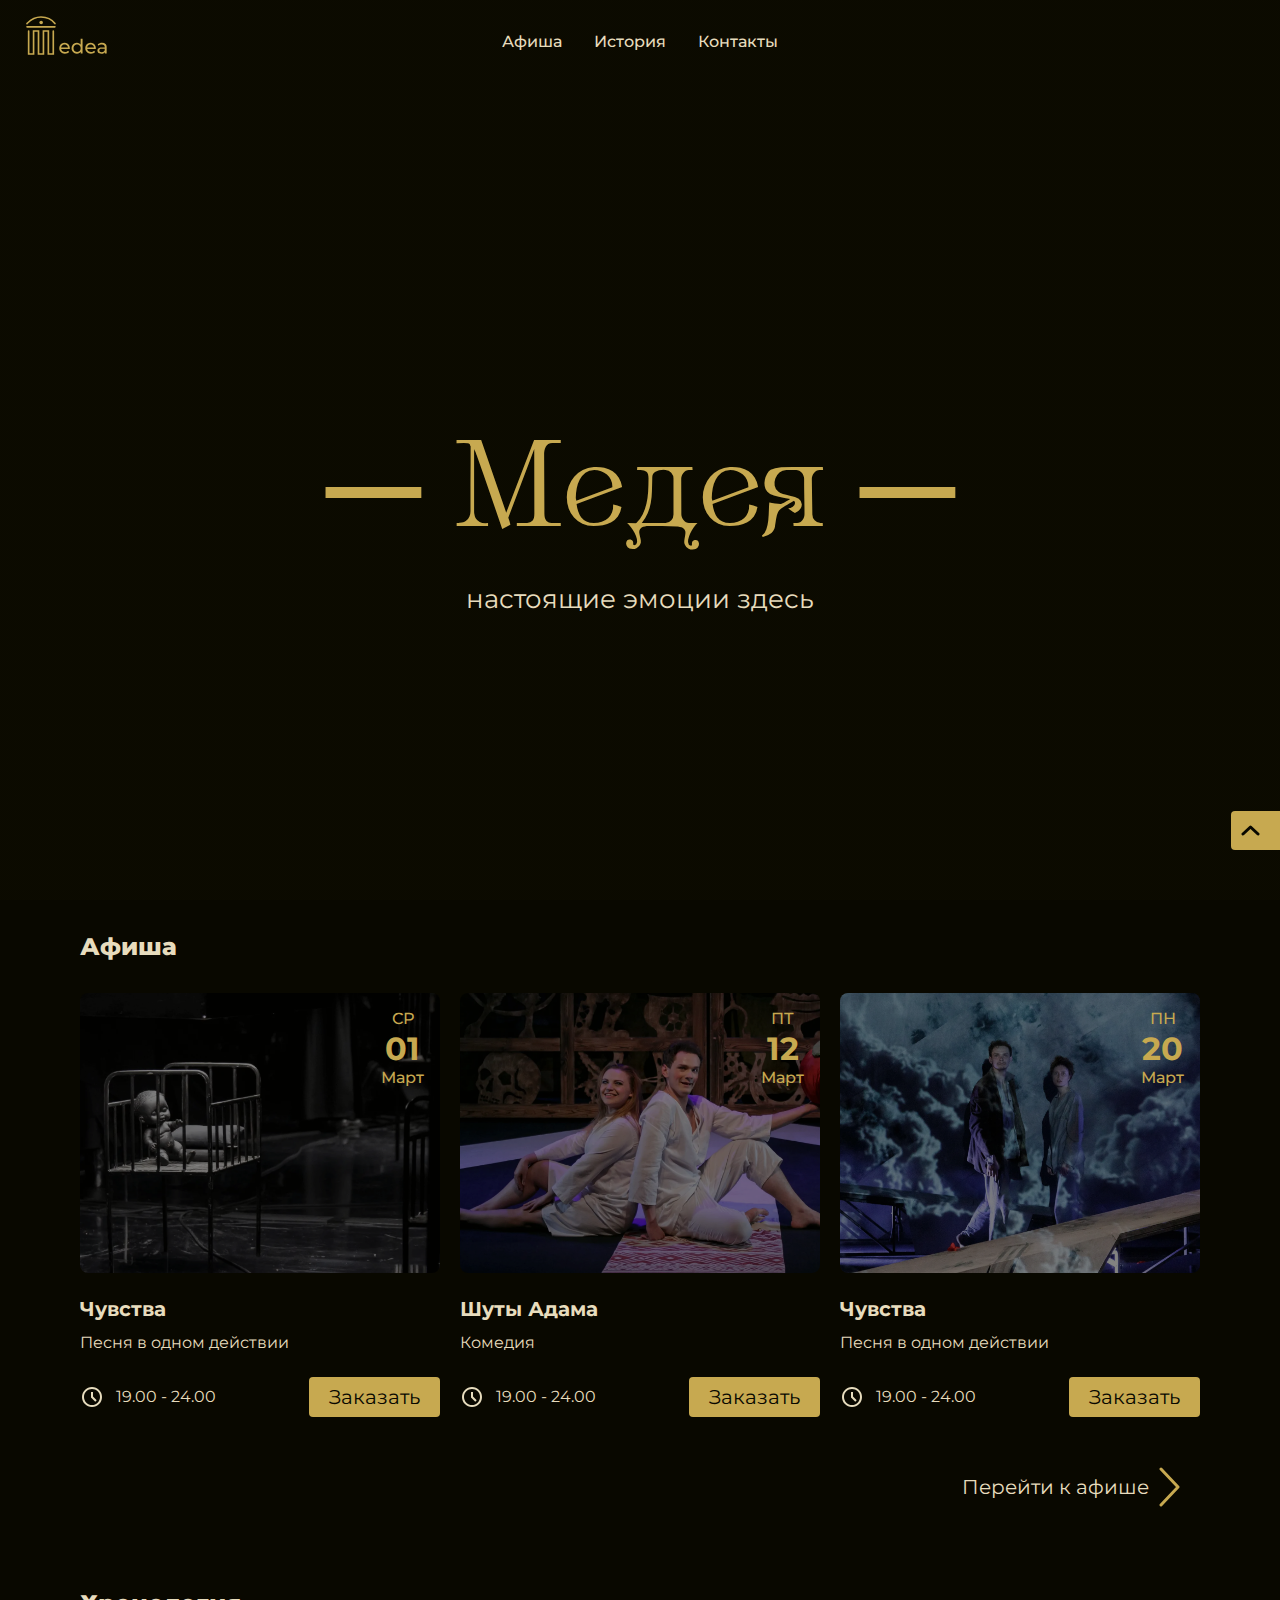
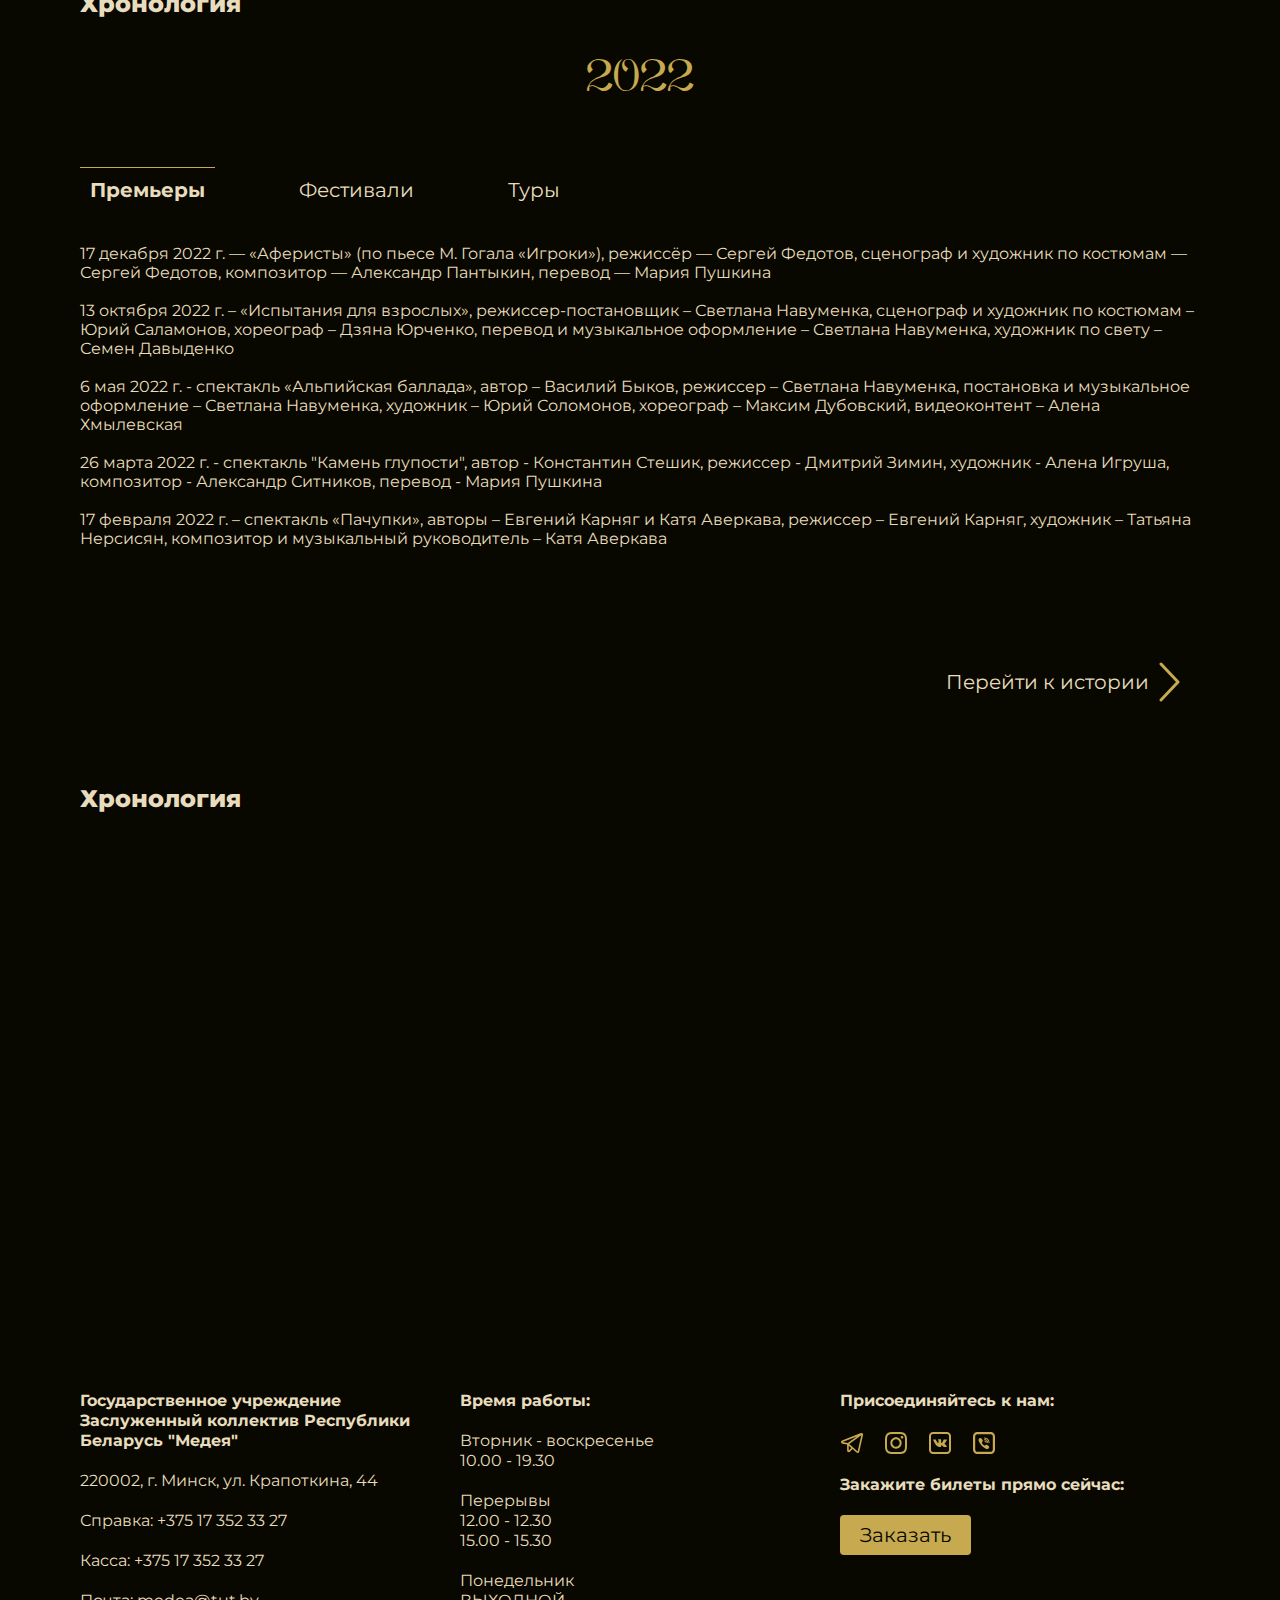
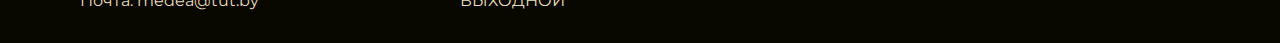
==== index.html @ c6be2e88 "init commit" ====
<html lang="ru">
  <head>
    <meta charset="UTF-8" />
    <meta http-equiv="X-UA-Compatible" content="IE=edge" />
    <meta name="viewport" content="width=device-width, initial-scale=1.0" />
    <title>Медея</title>

    <link rel="preconnect" href="https://fonts.googleapis.com" />
    <link rel="preconnect" href="https://fonts.gstatic.com" crossorigin />
    <link
      href="https://fonts.googleapis.com/css2?family=Montserrat:ital,wght@0,100;0,200;0,300;0,400;0,500;0,600;0,700;0,800;0,900;1,100;1,200;1,300;1,400;1,500;1,600;1,700;1,800;1,900&display=swap"
      rel="stylesheet"
    />
    <link rel="stylesheet" href="./css/all.css" />
  </head>
  <body id="#top">
    <section class="welcome bg-1 wrapper">
      <header class="header">
        <a href="./index.html" class="header__logo">
          <img src="./img/header-ogo.svg" alt="" />
        </a>
        <nav class="header__navbar">
          <a href="./afisha.html" class="header__link">Афиша</a>
          <a href="./history.html" class="header__link">История</a>
          <a href="./contact.html" class="header__link">Контакты</a>
        </nav>
      </header>
      <div class="welcome__col">
        <h1 class="welcome__title">— Медея —</h1>
        <span class="welcome__sub">настоящие эмоции здесь</span>
      </div>
    </section>

    <div class="container">
      <section class="afisha">
        <h2 class="head-title">Афиша</h2>
        <div class="afisha__list">
          <div class="afisha__item">
            <div class="afisha__img">
              <img src="./img/af-1.png" alt="" />
              <div class="afisha__date">
                <div class="afisha__date-week">СР</div>
                <div class="afisha__date-day">01</div>
                <div class="afisha__date-mounth">Март</div>
              </div>
            </div>
            <div class="afisha__info">
              <div class="afisha__name">Чувства</div>
              <div class="afisha__desc">Песня в одном действии</div>
            </div>
            <div class="afisha__footer">
              <div class="afisha__time">
                <img src="./img/time-icon.svg" alt="" />
                <span>19.00 - 24.00</span>
              </div>
              <a href="tel:375173523327" class="btn">Заказать</a>
            </div>
          </div>
          <div class="afisha__item">
            <div class="afisha__img">
              <img src="./img/af-2.png" alt="" />
              <div class="afisha__date">
                <div class="afisha__date-week">ПТ</div>
                <div class="afisha__date-day">12</div>
                <div class="afisha__date-mounth">Март</div>
              </div>
            </div>
            <div class="afisha__info">
              <div class="afisha__name">Шуты Адама</div>
              <div class="afisha__desc">Комедия</div>
            </div>
            <div class="afisha__footer">
              <div class="afisha__time">
                <img src="./img/time-icon.svg" alt="" />
                <span>19.00 - 24.00</span>
              </div>
              <a href="tel:375173523327" class="btn">Заказать</a>
            </div>
          </div>
          <div class="afisha__item">
            <div class="afisha__img">
              <img src="./img/af-3.png" alt="" />
              <div class="afisha__date">
                <div class="afisha__date-week">ПН</div>
                <div class="afisha__date-day">20</div>
                <div class="afisha__date-mounth">Март</div>
              </div>
            </div>
            <div class="afisha__info">
              <div class="afisha__name">Чувства</div>
              <div class="afisha__desc">Песня в одном действии</div>
            </div>
            <div class="afisha__footer">
              <div class="afisha__time">
                <img src="./img/time-icon.svg" alt="" />
                <span>19.00 - 24.00</span>
              </div>
              <a href="tel:375173523327" class="btn">Заказать</a>
            </div>
          </div>
        </div>
        <div class="section-link">
          <a href="./afisha.html" class="section-link__item">
            Перейти к афише <img src="./img/arrow-right.svg" alt=""
          /></a>
        </div>
      </section>

      <section class="chrono">
        <h2 class="head-title">Хронология</h2>
        <h3 class="chrono__year">2022</h3>

        <div class="chrono__tab">
          <div class="chrono__nav">
            <div class="chrono__nav-item active" id="tab-1">Премьеры</div>
            <div class="chrono__nav-item" id="tab-2">Фестивали</div>
            <div class="chrono__nav-item" id="tab-3">Туры</div>
          </div>
          <div class="chrono__list">
            <div class="chrono__item" id="tab-item-1">
              17 декабря 2022 г. — «Аферисты» (по пьесе М. Гогала «Игроки»),
              режиссёр — Сергей Федотов, сценограф и художник по костюмам —
              Сергей Федотов, композитор — Александр Пантыкин, перевод — Мария
              Пушкина <br /><br />
              13 октября 2022 г. – «Испытания для взрослых»,
              режиссер-постановщик – Светлана Навуменка, сценограф и художник по
              костюмам – Юрий Саламонов, хореограф – Дзяна Юрченко, перевод и
              музыкальное оформление – Светлана Навуменка, художник по свету –
              Семен Давыденко <br /><br />
              6 мая 2022 г. - спектакль «Альпийская баллада», автор – Василий
              Быков, режиссер – Светлана Навуменка, постановка и музыкальное
              оформление – Светлана Навуменка, художник – Юрий Соломонов,
              хореограф – Максим Дубовский, видеоконтент – Алена Хмылевская
              <br /><br />
              26 марта 2022 г. - спектакль "Камень глупости", автор - Константин
              Стешик, режиссер - Дмитрий Зимин, художник - Алена Игруша,
              композитор - Александр Ситников, перевод - Мария Пушкина
              <br /><br />17 февраля 2022 г. – спектакль «Пачупки», авторы –
              Евгений Карняг и Катя Аверкава, режиссер – Евгений Карняг,
              художник – Татьяна Нерсисян, композитор и музыкальный руководитель
              – Катя Аверкава
            </div>
            <div class="chrono__item" id="tab-item-2">
              VIII Рэспубліканскі фестываль нацыянальнай драматургіі імя В. І.
              Дуніна-Марцінкевіча (Бабруйск, Беларусь), лістапад 2022г.
              Спектакль “Альпійская балада” В. Быкава. “Лепшая мужчынская роля
              другога плана ” – Уладзіслаў Віленчыц (за ролю Гефтлінга)<br /><br />
              XXXII Міжнародны тэатральны фестываль “Балтыйскі дом”
              (Санкт-Пецярбург, Расія), кастрычнік 2022г. Спектакль “Камень
              дурасці” К. Сцешыка . <br /><br />
              V Міжнародны фестываль Марціна МакДонаха (Перм, Расія), кастрычнік
              2022г. Спектакль “Калека з вострава Інішман” М. МакДонаха.
              Гран-пры фестывалю, “Лепшая мужчынская роля” – Арцём Курэнь (за
              ролю Калекі Білі), “Лепшая мужчынская роля другога плана” – Максім
              Брагінец (за ролю Малыша Бобі) <br /><br />
              XXVI Міжнародны тэатральны фестываль “Белая Вежа” (Брэст,
              Беларусь), верасень 2022г. Спектакль “Пачупкі” Я. Карняга і К.
              Аверкавай. Дыплом “За лепшы музычна-пластычны спектакль”
              <br /><br />
              III Міжнародны тэатральны анлайн-марафон “Дарогі Перамогі”, май
              2022 г. Спектакль “Дзед” В. Паніна
            </div>
            <div class="chrono__item" id="tab-item-3">
              25 лютага 2022г. – спектакль “Адамавы жарты” паводле твораў Ф.
              Аляхновіча і Л. Родзевіча (Салігорск, Беларусь) <br /><br />
              9 красавіка 2022г. – спектакль “Дзед” В. Паніна (Вілейка,
              Беларусь) 15 красавіка 2022г. – спектаклі “Дзед” В. Паніна,
              “Залатое сэрцайка” С. Навуменка (Дзяржынск, Беларусь) <br /><br />
              18 мая 2022г. – спектаклі “Адамавы жарты” паводле твораў Ф.
              Аляхновіча і Л. Родзевіча, “Залатое сэрцайка” С. Навуменка
              (Новалукомль, Беларусь) <br /><br />10 чэрвеня 2022г. – спектакль
              “Гісторыя двух сабак” Я. Конева (Дзяржынск, Беларусь)
              <br /><br />14-16 чэрвеня 2022г. – спектаклі “Калека з вострава
              Інішман” М. МакДонаха, “Гэта ўсё яна” А. Іванова, “Таямніца
              чароўнага календара” М. Варфаламеева (Гомель, Беларусь)
              <br /><br />
              26 кастрычніка 2022г. па запрашэнні Амбасады Рэспублікі Беларусь у
              Расійскай Федэрацыі ў Маскве быў паказаны спектакль “Калека з
              вострава Інішман” М. МакДонаха <br /><br />
              26 кастрычніка 2022г. – спектакль “Альпійская балада” В. Быкава
              (Баранавічы, Беларусь)
            </div>
          </div>
          <div class="section-link">
            <a href="./history.html" class="section-link__item">
              Перейти к истории <img src="./img/arrow-right.svg" alt=""
            /></a>
          </div>
        </div>
      </section>

      <section class="map">
        <h2 class="head-title">Хронология</h2>
        <div class="map__container">
          <iframe
            src="https://www.google.com/maps/embed?pb=!1m14!1m8!1m3!1d9405.075009009453!2d27.5597439!3d53.891427!3m2!1i1024!2i768!4f13.1!3m3!1m2!1s0x46dbcfdb12398d2d%3A0xda87e12c7d16133f!2z0JHQtdC70L7RgNGD0YHRgdC60LjQuSDQs9C-0YHRg9C00LDRgNGB0YLQstC10L3QvdGL0Lkg0YLQtdGF0L3QvtC70L7Qs9C40YfQtdGB0LrQuNC5INGD0L3QuNCy0LXRgNGB0LjRgtC10YI!5e0!3m2!1sru!2sby!4v1684621143513!5m2!1sru!2sby"
            width="100%"
            height="450"
            style="border: 0"
            allowfullscreen=""
            loading="lazy"
            referrerpolicy="no-referrer-when-downgrade"
          ></iframe>
        </div>
      </section>

      <footer class="footer">
        <div class="footer__col">
          <div class="footer__title">
            Государственное учреждение Заслуженный коллектив Республики Беларусь
            "Медея"
          </div>
          <div class="footer__sub">
            <p>220002, г. Минск, ул. Крапоткина, 44</p>
            <p>Справка: +375 17 352 33 27</p>
            <p>Касса: +375 17 352 33 27</p>
            <p>Почта: medea@tut.by</p>
          </div>
        </div>
        <div class="footer__col">
          <div class="footer__title">Время работы:</div>
          <div class="footer__sub">
            <p>
              Вторник - воскресенье<br />
              10.00 - 19.30
            </p>
            <p>
              Перерывы<br />
              12.00 - 12.30<br />
              15.00 - 15.30
            </p>
            <p>
              Понедельник<br />
              ВЫХОДНОЙ
            </p>
          </div>
        </div>
        <div class="footer__col">
          <div class="footer__row">
            <div class="footer__row-col">
              <div class="footer__title">Присоединяйтесь к нам:</div>
              <div class="footer__social">
                <img src="./img/social-1.svg" alt="" />
                <img src="./img/social-2.svg" alt="" />
                <img src="./img/social-3.svg" alt="" />
                <img src="./img/social-4.svg" alt="" />
              </div>
            </div>
            <div class="footer__row-col">
              <div class="footer__title">Закажите билеты прямо сейчас:</div>
              <div class="footer__btn">
                <a href="tel:375173523327" class="btn">Заказать</a>
              </div>
            </div>
          </div>
        </div>
      </footer>
    </div>

    <a href="#top" class="to-top">
      <img src="./img/to-top-icon.svg" alt="" />
    </a>

    <!-- script  -->
    <script
      src="https://code.jquery.com/jquery-3.7.0.min.js"
      integrity="sha256-2Pmvv0kuTBOenSvLm6bvfBSSHrUJ+3A7x6P5Ebd07/g="
      crossorigin="anonymous"
    ></script>
    <script src="./js/tabs.js"></script>
  </body>
</html>
---- css/all.css ----
@charset "UTF-8";
@font-face {
  font-family: "Ametist";
  src: url(./../font/Ametist.ttf); }
* {
  margin: 0;
  padding: 0;
  -webkit-box-sizing: border-box;
          box-sizing: border-box; }

html {
  scroll-behavior: smooth; }

body {
  font-family: "Montserrat", sans-serif;
  background-color: #090800;
  color: #e7dcbd; }

a {
  text-decoration: none; }

.wrapper {
  min-height: 600px;
  height: 100vh; }

.container {
  max-width: 1140px;
  padding: 0 10px;
  width: 100%;
  margin: auto; }

.btn {
  display: block;
  width: -webkit-fit-content;
  width: -moz-fit-content;
  width: fit-content;
  padding: 8px 20px;
  font-family: "Montserrat";
  font-style: normal;
  font-weight: 400;
  font-size: 20px;
  line-height: 24px;
  text-decoration: none;
  border-radius: 4px;
  cursor: pointer;
  color: #090800;
  background-color: #c7a950;
  -webkit-transition: background-color 0.2s;
  transition: background-color 0.2s; }
  .btn:hover {
    background-color: #e7dcbd; }

.head-title {
  font-family: "Montserrat";
  font-style: normal;
  font-weight: 800;
  font-size: 24px;
  line-height: 29px;
  color: #e7dcbd; }

.to-top {
  position: fixed;
  bottom: 50px;
  right: 0;
  background-color: #c7a950;
  display: -webkit-box;
  display: -ms-flexbox;
  display: flex;
  border-radius: 4px 0 0 4px;
  padding: 14px 20px 14px 10px;
  -webkit-transition: padding 0.2s;
  transition: padding 0.2s; }
  .to-top:hover {
    padding: 14px 28px 14px 10px; }

.section-link {
  display: -webkit-box;
  display: -ms-flexbox;
  display: flex;
  -webkit-box-pack: end;
      -ms-flex-pack: end;
          justify-content: flex-end;
  padding: 10px 0; }
  .section-link__item {
    display: -webkit-box;
    display: -ms-flexbox;
    display: flex;
    -webkit-box-align: center;
        -ms-flex-align: center;
            align-items: center;
    gap: 10px;
    padding: 8px 20px;
    font-style: normal;
    font-weight: 400;
    font-size: 20px;
    line-height: 24px;
    color: #e7dcbd;
    -webkit-transition: all 0.2s;
    transition: all 0.2s; }
    .section-link__item:hover {
      -webkit-transform: translateX(10px);
              transform: translateX(10px);
      color: #c7a950; }

.map {
  padding: 32px 0; }
  .map__container {
    padding: 32px 0; }

.header {
  position: relative;
  display: -webkit-box;
  display: -ms-flexbox;
  display: flex;
  -webkit-box-align: center;
      -ms-flex-align: center;
          align-items: center;
  -webkit-box-pack: center;
      -ms-flex-pack: center;
          justify-content: center; }
  .header__logo {
    position: absolute;
    top: 16px;
    left: 2%; }
  .header__navbar {
    display: -webkit-box;
    display: -ms-flexbox;
    display: flex;
    -webkit-box-align: center;
        -ms-flex-align: center;
            align-items: center;
    -webkit-box-pack: center;
        -ms-flex-pack: center;
            justify-content: center; }
  .header__link {
    font-family: "Montserrat";
    font-style: normal;
    font-weight: 500;
    font-size: 16px;
    line-height: 20px;
    padding: 26px 16px 10px 16px;
    border-top: 6px solid transparent;
    -webkit-transition: border-color 0.2s;
    transition: border-color 0.2s;
    color: #e7dcbd; }
    .header__link:hover {
      border-color: #c7a950; }

.welcome__col {
  height: 100%;
  display: -webkit-box;
  display: -ms-flexbox;
  display: flex;
  -webkit-box-align: center;
      -ms-flex-align: center;
          align-items: center;
  -webkit-box-pack: center;
      -ms-flex-pack: center;
          justify-content: center;
  -webkit-box-orient: vertical;
  -webkit-box-direction: normal;
      -ms-flex-direction: column;
          flex-direction: column;
  gap: 18px; }
.welcome__title {
  font-family: "Ametist";
  font-style: normal;
  font-weight: 400;
  font-size: 10vw;
  text-align: center;
  color: #c7a950; }
.welcome__sub {
  font-family: "Montserrat";
  font-style: normal;
  font-weight: 400;
  font-size: 2vw;
  text-align: center;
  color: #e7dcbd; }
.welcome.bg-1 {
  background: -webkit-gradient(linear, left bottom, left top, from(rgba(14, 13, 1, 0.5)), to(rgba(14, 13, 1, 0.5))), url(./../img/welcome-bg-1.png);
  background: linear-gradient(0deg, rgba(14, 13, 1, 0.5), rgba(14, 13, 1, 0.5)), url(./../img/welcome-bg-1.png);
  background-position: center center;
  background-repeat: no-repeat;
  background-size: cover; }

.afisha {
  padding: 32px 0;
  /* Слайдер */
  /* Слайдер запущен */
  /* Слайдер с точками */
  /* Ограничивающая оболочка */
  /* Лента слайдов */
  /* Слайд */
  /* Слайд активный (показывается) */
  /* Слайд основной */
  /* Слайд по центру */
  /* Клонированный слайд */
  /* Стрелка */
  /* Стрелка влево */
  /* Стрелка вправо */
  /* Стрелка не активная */
  /* Точки (булиты) */
  /* Активная точка */
  /* Элемент точки */ }
  .afisha__list {
    display: -webkit-box;
    display: -ms-flexbox;
    display: flex;
    -ms-flex-wrap: wrap;
        flex-wrap: wrap;
    gap: 20px;
    padding: 32px 0; }
  .afisha__item {
    -webkit-box-flex: 1;
        -ms-flex: 1;
            flex: 1;
    -ms-flex-preferred-size: 300px;
        flex-basis: 300px;
    display: -webkit-box;
    display: -ms-flexbox;
    display: flex;
    -webkit-box-orient: vertical;
    -webkit-box-direction: normal;
        -ms-flex-direction: column;
            flex-direction: column;
    gap: 24px; }
  .afisha__img {
    overflow: hidden;
    position: relative;
    border-radius: 8px;
    height: 280px; }
    .afisha__img > img {
      width: 100%;
      height: 100%;
      -o-object-fit: cover;
         object-fit: cover;
      opacity: 0.8; }
    .afisha__img:hover > .afisha__date {
      opacity: 0;
      -webkit-transform: translateY(-50px);
              transform: translateY(-50px); }
  .afisha__date {
    position: absolute;
    top: 0;
    right: 0;
    color: #c7a950;
    text-align: center;
    padding: 16px;
    -webkit-transition: all 0.2s;
    transition: all 0.2s; }
  .afisha__date-week {
    font-style: normal;
    font-weight: 500;
    font-size: 16px;
    line-height: 20px; }
  .afisha__date-day {
    font-style: normal;
    font-weight: 700;
    font-size: 32px;
    line-height: 39px; }
  .afisha__date-mounth {
    font-style: normal;
    font-weight: 500;
    font-size: 16px;
    line-height: 20px; }
  .afisha__info {
    display: -webkit-box;
    display: -ms-flexbox;
    display: flex;
    -webkit-box-orient: vertical;
    -webkit-box-direction: normal;
        -ms-flex-direction: column;
            flex-direction: column;
    gap: 12px; }
  .afisha__name {
    font-style: normal;
    font-weight: 700;
    font-size: 20px;
    line-height: 24px;
    color: #e7dcbd; }
  .afisha__desc {
    font-style: normal;
    font-weight: 400;
    font-size: 16px;
    line-height: 20px;
    color: #e7dcbd; }
  .afisha__footer {
    display: -webkit-box;
    display: -ms-flexbox;
    display: flex;
    -webkit-box-align: center;
        -ms-flex-align: center;
            align-items: center;
    -webkit-box-pack: justify;
        -ms-flex-pack: justify;
            justify-content: space-between; }
  .afisha__time {
    display: -webkit-box;
    display: -ms-flexbox;
    display: flex;
    -webkit-box-align: center;
        -ms-flex-align: center;
            align-items: center;
    gap: 12px;
    font-style: normal;
    font-weight: 400;
    font-size: 16px;
    line-height: 20px; }
  .afisha__slider-nav {
    width: -webkit-fit-content;
    width: -moz-fit-content;
    width: fit-content;
    font-style: normal;
    font-weight: 800;
    font-size: 24px;
    line-height: 29px;
    position: relative; }
    .afisha__slider-nav-container {
      display: -webkit-box;
      display: -ms-flexbox;
      display: flex;
      -webkit-box-pack: center;
          -ms-flex-pack: center;
              justify-content: center;
      -webkit-box-align: center;
          -ms-flex-align: center;
              align-items: center;
      height: 36px; }
  .afisha .slick-list {
    overflow: hidden; }
  .afisha .slick-track {
    display: -webkit-box;
    display: -ms-flexbox;
    display: flex;
    min-width: 0; }
  .afisha .slick-slide.slick-center {
    -webkit-transform: scale(1.35);
            transform: scale(1.35);
    opacity: 1; }
  .afisha .slick-arrow {
    position: absolute;
    font-size: 0;
    width: 17px;
    height: 36px;
    outline: none;
    border: none;
    cursor: pointer; }
    .afisha .slick-arrow:active {
      -webkit-transform: scale(0.9);
              transform: scale(0.9); }
  .afisha .slick-arrow.slick-prev {
    left: -40px;
    background: url(./../img/arrow-left.svg) 0 0/100% no-repeat; }
  .afisha .slick-arrow.slick-next {
    right: -47px;
    background: url(./../img/arrow-right.svg) 0 0/100% no-repeat; }
  .afisha .slick-dots {
    display: -webkit-box;
    display: -ms-flexbox;
    display: flex;
    -webkit-box-align: center;
        -ms-flex-align: center;
            align-items: center;
    -webkit-box-pack: center;
        -ms-flex-pack: center;
            justify-content: center; }
  .afisha .slick-dots li {
    list-style: none;
    margin: 0 4px; }
  .afisha .slick-dots li.slick-active button {
    opacity: 1; }
  .afisha .slick-dots li button {
    font-size: 0;
    width: 13px;
    height: 13px;
    border: none;
    border-radius: 13px;
    background-color: #e7dcbd;
    opacity: 0.4;
    cursor: pointer;
    -webkit-transition: opacity 0.3s;
    transition: opacity 0.3s; }

.chrono {
  padding: 32px 0; }
  .chrono__year {
    padding: 32px 0;
    font-family: "Ametist";
    font-style: normal;
    font-weight: 400;
    font-size: 48px;
    line-height: 53px;
    text-align: center;
    color: #c7a950; }
  .chrono__nav {
    display: -webkit-box;
    display: -ms-flexbox;
    display: flex;
    gap: 74px;
    padding: 32px 0; }
  .chrono__nav-item {
    padding: 10px;
    font-style: normal;
    font-weight: 400;
    font-size: 20px;
    line-height: 24px;
    color: #e7dcbd;
    border-top: 1px solid transparent;
    -webkit-transition: border-color 0.2s;
    transition: border-color 0.2s;
    cursor: pointer; }
    .chrono__nav-item:hover {
      border-color: #c7a950; }
    .chrono__nav-item.active {
      font-weight: 700;
      border-color: #c7a950; }
  .chrono__list {
    min-height: 400px; }
  .chrono__item {
    display: none; }
  .chrono #tab-item-1 {
    display: block; }

.footer {
  display: -webkit-box;
  display: -ms-flexbox;
  display: flex;
  -webkit-box-align: start;
      -ms-flex-align: start;
          align-items: flex-start;
  -ms-flex-wrap: wrap;
      flex-wrap: wrap;
  gap: 20px;
  padding: 32px 0; }
  .footer__col {
    -webkit-box-flex: 1;
        -ms-flex: 1;
            flex: 1;
    -ms-flex-preferred-size: 300px;
        flex-basis: 300px;
    display: -webkit-box;
    display: -ms-flexbox;
    display: flex;
    -webkit-box-orient: vertical;
    -webkit-box-direction: normal;
        -ms-flex-direction: column;
            flex-direction: column;
    gap: 20px; }
  .footer__title {
    font-style: normal;
    font-weight: 700;
    font-size: 16px;
    line-height: 20px; }
  .footer__sub {
    font-style: normal;
    font-weight: 400;
    font-size: 16px;
    line-height: 20px;
    display: -webkit-box;
    display: -ms-flexbox;
    display: flex;
    -webkit-box-orient: vertical;
    -webkit-box-direction: normal;
        -ms-flex-direction: column;
            flex-direction: column;
    gap: 20px; }
  .footer__row {
    display: -webkit-box;
    display: -ms-flexbox;
    display: flex;
    row-gap: 60px;
    gap: 20px;
    -ms-flex-wrap: wrap;
        flex-wrap: wrap; }
  .footer__row-col {
    display: -webkit-box;
    display: -ms-flexbox;
    display: flex;
    -webkit-box-orient: vertical;
    -webkit-box-direction: normal;
        -ms-flex-direction: column;
            flex-direction: column;
    gap: 20px;
    -webkit-box-flex: 1;
        -ms-flex: 1;
            flex: 1;
    -ms-flex-preferred-size: 300px;
        flex-basis: 300px; }
  .footer__social {
    display: -webkit-box;
    display: -ms-flexbox;
    display: flex;
    -webkit-box-align: center;
        -ms-flex-align: center;
            align-items: center;
    gap: 20px; }

/*# sourceMappingURL=all.css.map */
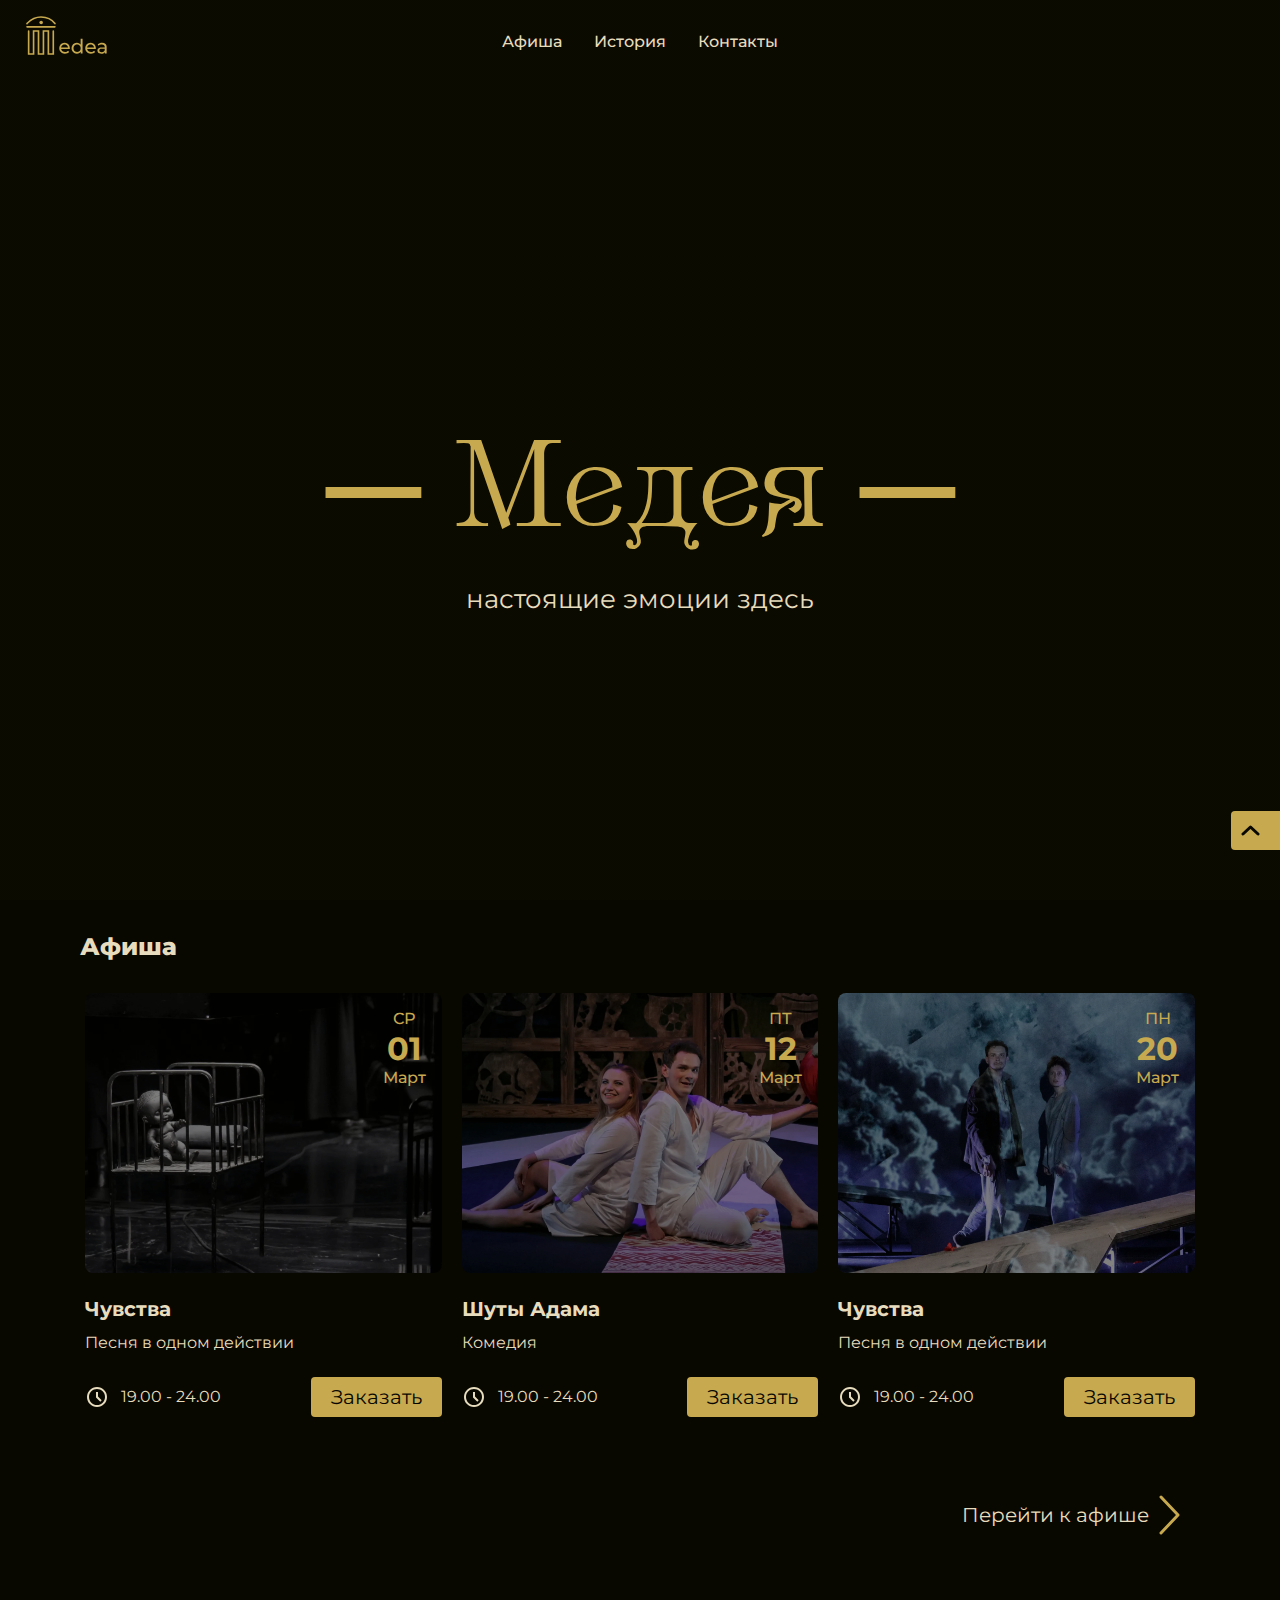
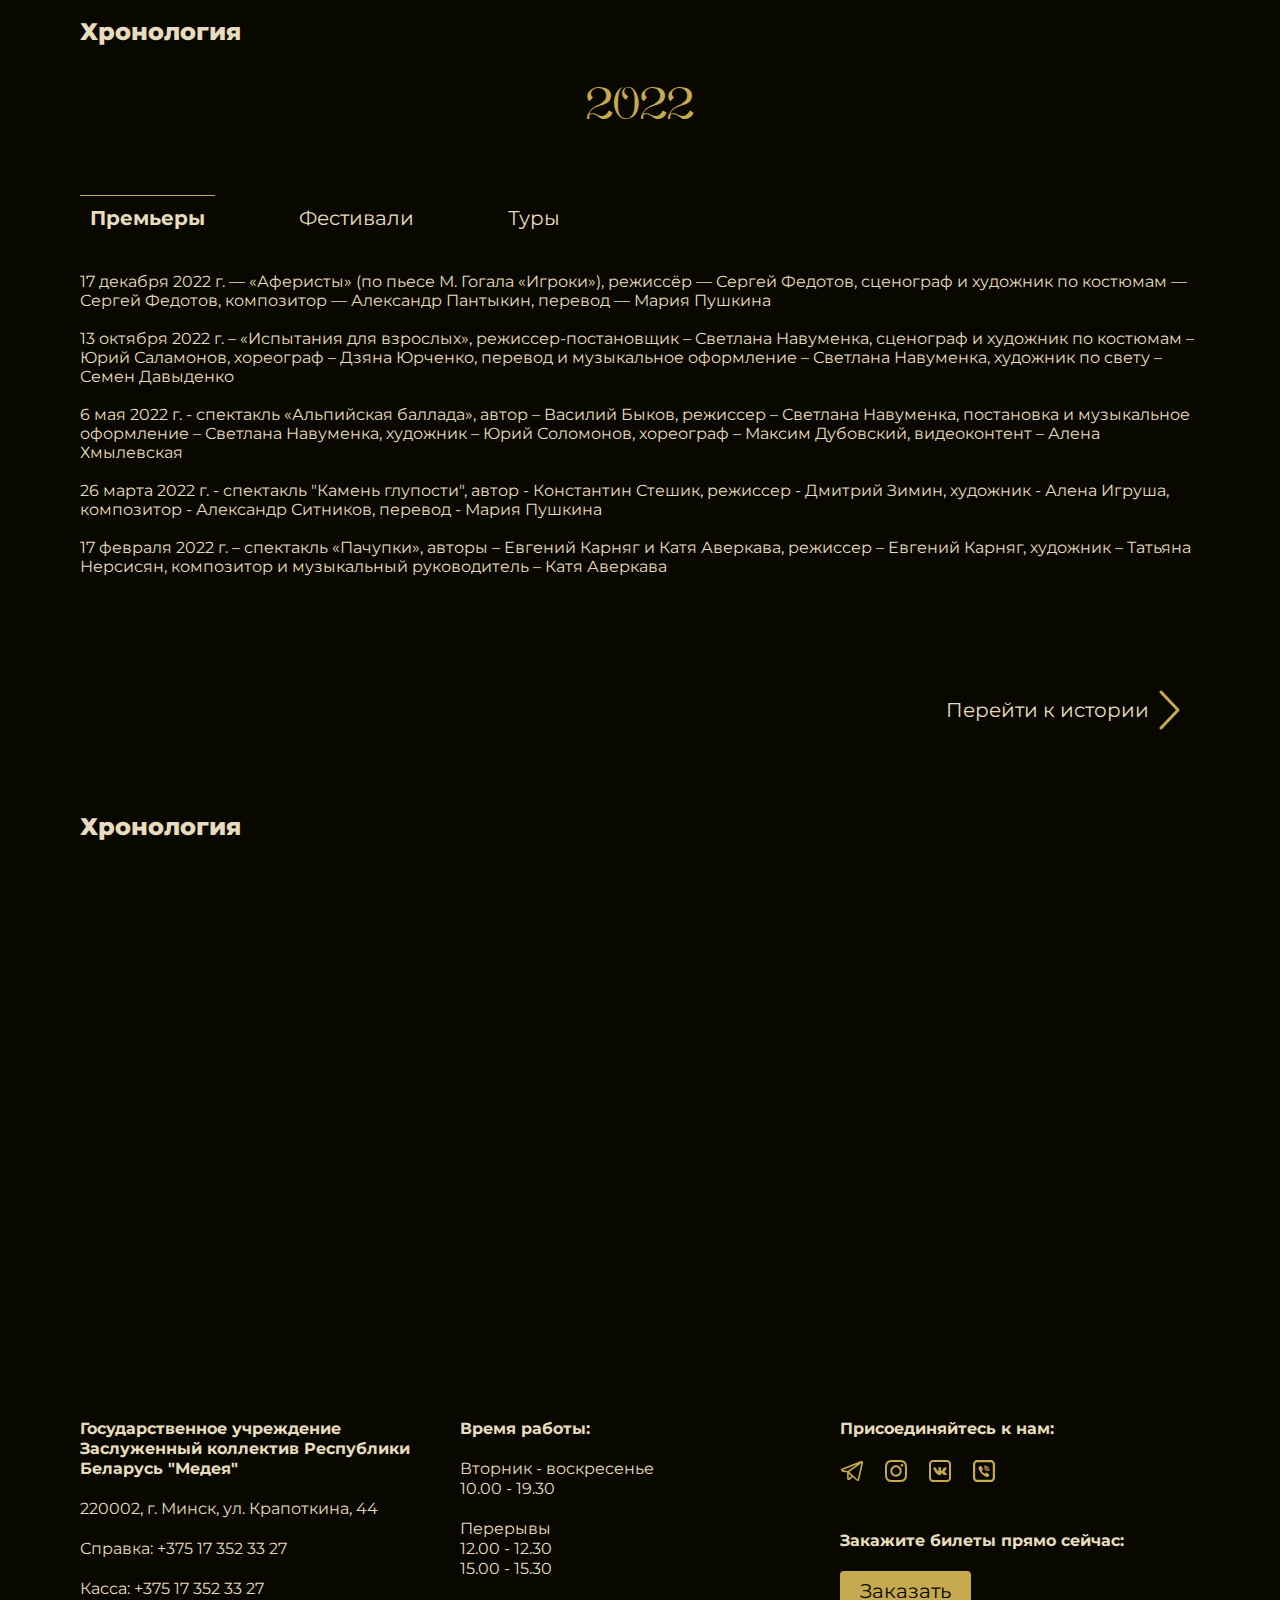
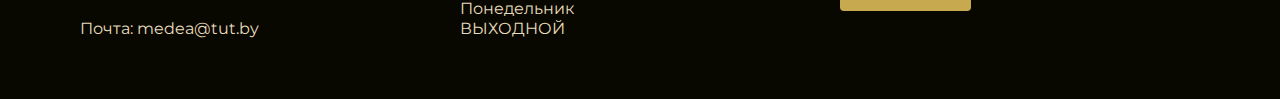
==== commit 147037fa: "v1.0" ====
--- a/index.html
+++ b/index.html
@@ -20,6 +20,9 @@
           <img src="./img/header-ogo.svg" alt="" />
         </a>
         <nav class="header__navbar">
+          <a href="./index.html" class="header__link" id="link-index"
+            >Главная</a
+          >
           <a href="./afisha.html" class="header__link">Афиша</a>
           <a href="./history.html" class="header__link">История</a>
           <a href="./contact.html" class="header__link">Контакты</a>
@@ -36,14 +39,14 @@
         <h2 class="head-title">Афиша</h2>
         <div class="afisha__list">
           <div class="afisha__item">
-            <div class="afisha__img">
+            <a href="./item.html" class="afisha__img">
               <img src="./img/af-1.png" alt="" />
               <div class="afisha__date">
                 <div class="afisha__date-week">СР</div>
                 <div class="afisha__date-day">01</div>
                 <div class="afisha__date-mounth">Март</div>
               </div>
-            </div>
+            </a>
             <div class="afisha__info">
               <div class="afisha__name">Чувства</div>
               <div class="afisha__desc">Песня в одном действии</div>
@@ -112,12 +115,12 @@
 
         <div class="chrono__tab">
           <div class="chrono__nav">
-            <div class="chrono__nav-item active" id="tab-1">Премьеры</div>
-            <div class="chrono__nav-item" id="tab-2">Фестивали</div>
-            <div class="chrono__nav-item" id="tab-3">Туры</div>
+            <div class="chrono__nav-item active" data-tab="1">Премьеры</div>
+            <div class="chrono__nav-item" data-tab="2">Фестивали</div>
+            <div class="chrono__nav-item" data-tab="3">Туры</div>
           </div>
           <div class="chrono__list">
-            <div class="chrono__item" id="tab-item-1">
+            <div class="chrono__item" data-tabitem="1">
               17 декабря 2022 г. — «Аферисты» (по пьесе М. Гогала «Игроки»),
               режиссёр — Сергей Федотов, сценограф и художник по костюмам —
               Сергей Федотов, композитор — Александр Пантыкин, перевод — Мария
@@ -140,7 +143,7 @@
               художник – Татьяна Нерсисян, композитор и музыкальный руководитель
               – Катя Аверкава
             </div>
-            <div class="chrono__item" id="tab-item-2">
+            <div class="chrono__item" data-tabitem="2">
               VIII Рэспубліканскі фестываль нацыянальнай драматургіі імя В. І.
               Дуніна-Марцінкевіча (Бабруйск, Беларусь), лістапад 2022г.
               Спектакль “Альпійская балада” В. Быкава. “Лепшая мужчынская роля
@@ -160,12 +163,13 @@
               III Міжнародны тэатральны анлайн-марафон “Дарогі Перамогі”, май
               2022 г. Спектакль “Дзед” В. Паніна
             </div>
-            <div class="chrono__item" id="tab-item-3">
+            <div class="chrono__item" data-tabitem="3">
               25 лютага 2022г. – спектакль “Адамавы жарты” паводле твораў Ф.
               Аляхновіча і Л. Родзевіча (Салігорск, Беларусь) <br /><br />
               9 красавіка 2022г. – спектакль “Дзед” В. Паніна (Вілейка,
               Беларусь) 15 красавіка 2022г. – спектаклі “Дзед” В. Паніна,
-              “Залатое сэрцайка” С. Навуменка (Дзяржынск, Беларусь) <br /><br />
+              “Залатое сэрцайка” С. Навуменка (Дзяржынск, Беларусь)
+              <br /><br />
               18 мая 2022г. – спектаклі “Адамавы жарты” паводле твораў Ф.
               Аляхновіча і Л. Родзевіча, “Залатое сэрцайка” С. Навуменка
               (Новалукомль, Беларусь) <br /><br />10 чэрвеня 2022г. – спектакль
--- a/css/all.css
+++ b/css/all.css
@@ -58,6 +58,14 @@
   line-height: 29px;
   color: #e7dcbd; }
 
+.head-title-sub {
+  padding-top: 12px;
+  font-style: normal;
+  font-weight: 400;
+  font-size: 16px;
+  line-height: 20px;
+  color: #c7a950; }
+
 .to-top {
   position: fixed;
   bottom: 50px;
@@ -107,6 +115,15 @@
   .map__container {
     padding: 32px 0; }
 
+@media (max-width: 560px) {
+  .map__container > iframe {
+    height: 200px; }
+
+  .head-title {
+    text-align: center; }
+
+  .head-title-sub {
+    text-align: center; } }
 .header {
   position: relative;
   display: -webkit-box;
@@ -131,7 +148,13 @@
             align-items: center;
     -webkit-box-pack: center;
         -ms-flex-pack: center;
-            justify-content: center; }
+            justify-content: center;
+    overflow-x: scroll;
+    -ms-overflow-style: none;
+    scrollbar-width: none; }
+    .header__navbar::-webkit-scrollbar {
+      width: 0;
+      height: 0; }
   .header__link {
     font-family: "Montserrat";
     font-style: normal;
@@ -143,9 +166,23 @@
     -webkit-transition: border-color 0.2s;
     transition: border-color 0.2s;
     color: #e7dcbd; }
+    .header__link.active {
+      font-weight: 800;
+      border-color: #c7a950; }
     .header__link:hover {
       border-color: #c7a950; }
-
+  .header #link-index {
+    display: none; }
+
+@media (max-width: 560px) {
+  .header__logo {
+    display: none; }
+  .header__navbar {
+    -webkit-box-pack: start;
+        -ms-flex-pack: start;
+            justify-content: flex-start; }
+  .header #link-index {
+    display: block; } }
 .welcome__col {
   height: 100%;
   display: -webkit-box;
@@ -176,13 +213,125 @@
   font-size: 2vw;
   text-align: center;
   color: #e7dcbd; }
+.welcome .error-404__title {
+  display: -webkit-box;
+  display: -ms-flexbox;
+  display: flex;
+  -webkit-box-align: center;
+      -ms-flex-align: center;
+          align-items: center;
+  font-size: 14vw; }
+  .welcome .error-404__title > span:nth-child(1) {
+    display: block;
+    -webkit-animation-name: bounce-num;
+            animation-name: bounce-num;
+    -webkit-animation-duration: 3s;
+            animation-duration: 3s;
+    -webkit-animation-delay: 0.5s;
+            animation-delay: 0.5s;
+    -webkit-animation-timing-function: ease-in-out;
+            animation-timing-function: ease-in-out;
+    -webkit-animation-iteration-count: infinite;
+            animation-iteration-count: infinite; }
+  .welcome .error-404__title > span:nth-child(2) {
+    display: block;
+    -webkit-animation-name: bounce-num;
+            animation-name: bounce-num;
+    -webkit-animation-duration: 3s;
+            animation-duration: 3s;
+    -webkit-animation-delay: 0.75s;
+            animation-delay: 0.75s;
+    -webkit-animation-timing-function: ease-in-out;
+            animation-timing-function: ease-in-out;
+    -webkit-animation-iteration-count: infinite;
+            animation-iteration-count: infinite; }
+  .welcome .error-404__title > span:nth-child(3) {
+    display: block;
+    -webkit-animation-name: bounce-num;
+            animation-name: bounce-num;
+    -webkit-animation-duration: 3s;
+            animation-duration: 3s;
+    -webkit-animation-delay: 1s;
+            animation-delay: 1s;
+    -webkit-animation-timing-function: ease-in-out;
+            animation-timing-function: ease-in-out;
+    -webkit-animation-iteration-count: infinite;
+            animation-iteration-count: infinite; }
+.welcome .error-404__sub {
+  display: -webkit-box;
+  display: -ms-flexbox;
+  display: flex;
+  -webkit-box-align: center;
+      -ms-flex-align: center;
+          align-items: center;
+  gap: 12px;
+  -webkit-transition: -webkit-transform 0.2s;
+  transition: -webkit-transform 0.2s;
+  transition: transform 0.2s;
+  transition: transform 0.2s, -webkit-transform 0.2s; }
+  .welcome .error-404__sub:hover {
+    -webkit-transform: translateX(-10px);
+            transform: translateX(-10px); }
 .welcome.bg-1 {
   background: -webkit-gradient(linear, left bottom, left top, from(rgba(14, 13, 1, 0.5)), to(rgba(14, 13, 1, 0.5))), url(./../img/welcome-bg-1.png);
   background: linear-gradient(0deg, rgba(14, 13, 1, 0.5), rgba(14, 13, 1, 0.5)), url(./../img/welcome-bg-1.png);
   background-position: center center;
   background-repeat: no-repeat;
-  background-size: cover; }
-
+  background-size: cover;
+  background-attachment: fixed; }
+.welcome.bg-error {
+  background: -webkit-gradient(linear, left bottom, left top, from(rgba(14, 13, 1, 0.5)), to(rgba(14, 13, 1, 0.5))), url(./../img/welcome-bg-error.png);
+  background: linear-gradient(0deg, rgba(14, 13, 1, 0.5), rgba(14, 13, 1, 0.5)), url(./../img/welcome-bg-error.png);
+  background-position: center center;
+  background-repeat: no-repeat;
+  background-size: cover;
+  background-attachment: fixed; }
+.welcome.bg-item {
+  background: -webkit-gradient(linear, left bottom, left top, from(rgba(14, 13, 1, 0.5)), to(rgba(14, 13, 1, 0.5))), url(./../img/item-bg.png);
+  background: linear-gradient(0deg, rgba(14, 13, 1, 0.5), rgba(14, 13, 1, 0.5)), url(./../img/item-bg.png);
+  background-position: center center;
+  background-repeat: no-repeat;
+  background-size: cover;
+  background-attachment: fixed; }
+@-webkit-keyframes bounce-num {
+  0% {
+    -webkit-transform: translateY(0);
+            transform: translateY(0); }
+  10% {
+    -webkit-transform: translateY(-18px);
+            transform: translateY(-18px); }
+  20% {
+    -webkit-transform: translateY(0);
+            transform: translateY(0); }
+  100% {
+    -webkit-transform: translateY(0);
+            transform: translateY(0); } }
+@keyframes bounce-num {
+  0% {
+    -webkit-transform: translateY(0);
+            transform: translateY(0); }
+  10% {
+    -webkit-transform: translateY(-18px);
+            transform: translateY(-18px); }
+  20% {
+    -webkit-transform: translateY(0);
+            transform: translateY(0); }
+  100% {
+    -webkit-transform: translateY(0);
+            transform: translateY(0); } }
+@media (max-width: 560px) {
+  .welcome__col {
+    -webkit-box-pack: center;
+        -ms-flex-pack: center;
+            justify-content: center; }
+  .welcome__title {
+    font-size: 20vw; }
+  .welcome__sub {
+    font-size: 6vw; }
+  .welcome .error-404 {
+    padding-bottom: 140px; }
+    .welcome .error-404__title {
+      font-size: 40vw; } }
 .afisha {
   padding: 32px 0;
   /* Слайдер */
@@ -209,7 +358,7 @@
     -ms-flex-wrap: wrap;
         flex-wrap: wrap;
     gap: 20px;
-    padding: 32px 0; }
+    padding: 32px 5px; }
   .afisha__item {
     -webkit-box-flex: 1;
         -ms-flex: 1;
@@ -223,7 +372,8 @@
     -webkit-box-direction: normal;
         -ms-flex-direction: column;
             flex-direction: column;
-    gap: 24px; }
+    gap: 24px;
+    margin-bottom: 28px; }
   .afisha__img {
     overflow: hidden;
     position: relative;
@@ -397,7 +547,13 @@
     display: -ms-flexbox;
     display: flex;
     gap: 74px;
-    padding: 32px 0; }
+    padding: 32px 0;
+    overflow-x: scroll;
+    -ms-overflow-style: none;
+    scrollbar-width: none; }
+    .chrono__nav::-webkit-scrollbar {
+      width: 0;
+      height: 0; }
   .chrono__nav-item {
     padding: 10px;
     font-style: normal;
@@ -418,9 +574,12 @@
     min-height: 400px; }
   .chrono__item {
     display: none; }
-  .chrono #tab-item-1 {
-    display: block; }
-
+    .chrono__item:first-child {
+      display: block; }
+
+@media (max-width: 560px) {
+  .chrono__nav {
+    gap: 24px; } }
 .footer {
   display: -webkit-box;
   display: -ms-flexbox;
@@ -445,7 +604,8 @@
     -webkit-box-direction: normal;
         -ms-flex-direction: column;
             flex-direction: column;
-    gap: 20px; }
+    gap: 20px;
+    margin-bottom: 28px; }
   .footer__title {
     font-style: normal;
     font-weight: 700;
@@ -485,7 +645,8 @@
         -ms-flex: 1;
             flex: 1;
     -ms-flex-preferred-size: 300px;
-        flex-basis: 300px; }
+        flex-basis: 300px;
+    margin-bottom: 28px; }
   .footer__social {
     display: -webkit-box;
     display: -ms-flexbox;
@@ -495,4 +656,167 @@
             align-items: center;
     gap: 20px; }
 
+.history {
+  padding: 32px 0; }
+  .history__list {
+    padding: 32px 0;
+    font-style: normal;
+    font-weight: 400;
+    font-size: 16px;
+    line-height: 20px;
+    display: -webkit-box;
+    display: -ms-flexbox;
+    display: flex;
+    -webkit-box-orient: vertical;
+    -webkit-box-direction: normal;
+        -ms-flex-direction: column;
+            flex-direction: column;
+    gap: 20px; }
+
+.contact {
+  padding: 32px 0; }
+  .contact__list {
+    padding: 32px 0;
+    font-style: normal;
+    font-weight: 400;
+    font-size: 16px;
+    line-height: 20px;
+    display: -webkit-box;
+    display: -ms-flexbox;
+    display: flex;
+    -webkit-box-orient: vertical;
+    -webkit-box-direction: normal;
+        -ms-flex-direction: column;
+            flex-direction: column;
+    gap: 20px; }
+
+.employee {
+  display: -webkit-box;
+  display: -ms-flexbox;
+  display: flex;
+  -ms-flex-wrap: wrap;
+      flex-wrap: wrap;
+  gap: 20px; }
+  .employee__item {
+    -webkit-box-flex: 1;
+        -ms-flex: 1;
+            flex: 1;
+    -ms-flex-preferred-size: 300px;
+        flex-basis: 300px;
+    display: -webkit-box;
+    display: -ms-flexbox;
+    display: flex;
+    -webkit-box-orient: vertical;
+    -webkit-box-direction: normal;
+        -ms-flex-direction: column;
+            flex-direction: column;
+    gap: 12px;
+    margin-bottom: 28px; }
+  .employee__post {
+    font-style: normal;
+    font-weight: 800;
+    font-size: 24px;
+    line-height: 29px; }
+  .employee__name {
+    font-style: normal;
+    font-weight: 400;
+    font-size: 16px;
+    line-height: 20px;
+    color: #c7a950; }
+  .employee__tel {
+    font-style: normal;
+    font-weight: 400;
+    font-size: 16px;
+    line-height: 20px;
+    color: #e7dcbd; }
+    .employee__tel:hover {
+      text-decoration: underline; }
+
+.actor {
+  padding: 32px 0; }
+  .actor__list {
+    padding: 32px 0;
+    display: -webkit-box;
+    display: -ms-flexbox;
+    display: flex;
+    -ms-flex-wrap: wrap;
+        flex-wrap: wrap;
+    gap: 20px; }
+  .actor__item {
+    -webkit-box-flex: 1;
+        -ms-flex: 1;
+            flex: 1;
+    -ms-flex-preferred-size: 300px;
+        flex-basis: 300px;
+    display: -webkit-box;
+    display: -ms-flexbox;
+    display: flex;
+    -webkit-box-orient: vertical;
+    -webkit-box-direction: normal;
+        -ms-flex-direction: column;
+            flex-direction: column;
+    -ms-flex-positive: 1;
+        flex-grow: 1;
+    gap: 12px;
+    margin-bottom: 28px; }
+  .actor__img {
+    margin-bottom: 20px;
+    width: 100%;
+    height: 400px; }
+    .actor__img > img {
+      width: 100%;
+      height: 100%;
+      -o-object-fit: cover;
+         object-fit: cover;
+      -webkit-filter: grayscale(100%);
+              filter: grayscale(100%);
+      -webkit-transition: -webkit-filter 0.2s;
+      transition: -webkit-filter 0.2s;
+      transition: filter 0.2s;
+      transition: filter 0.2s, -webkit-filter 0.2s; }
+    .actor__img:hover > img {
+      -webkit-filter: grayscale(0%);
+              filter: grayscale(0%); }
+  .actor__name {
+    font-style: normal;
+    font-weight: 700;
+    font-size: 20px;
+    line-height: 24px; }
+  .actor__role {
+    font-style: normal;
+    font-weight: 400;
+    font-size: 16px;
+    line-height: 20px; }
+
+.gallery {
+  padding: 32px 0; }
+  .gallery__list {
+    padding: 32px 0;
+    display: -webkit-box;
+    display: -ms-flexbox;
+    display: flex;
+    -ms-flex-wrap: wrap;
+        flex-wrap: wrap;
+    gap: 20px; }
+  .gallery__item {
+    -webkit-box-flex: 1;
+        -ms-flex: 1;
+            flex: 1;
+    -ms-flex-preferred-size: 300px;
+        flex-basis: 300px;
+    width: 100%;
+    height: 280px; }
+    .gallery__item > img {
+      width: 100%;
+      height: 100%;
+      -o-object-fit: cover;
+         object-fit: cover; }
+
+.video {
+  padding: 32px 0; }
+  .video__container {
+    padding: 32px 0; }
+    .video__container > iframe {
+      aspect-ratio: 16 / 9; }
+
 /*# sourceMappingURL=all.css.map */